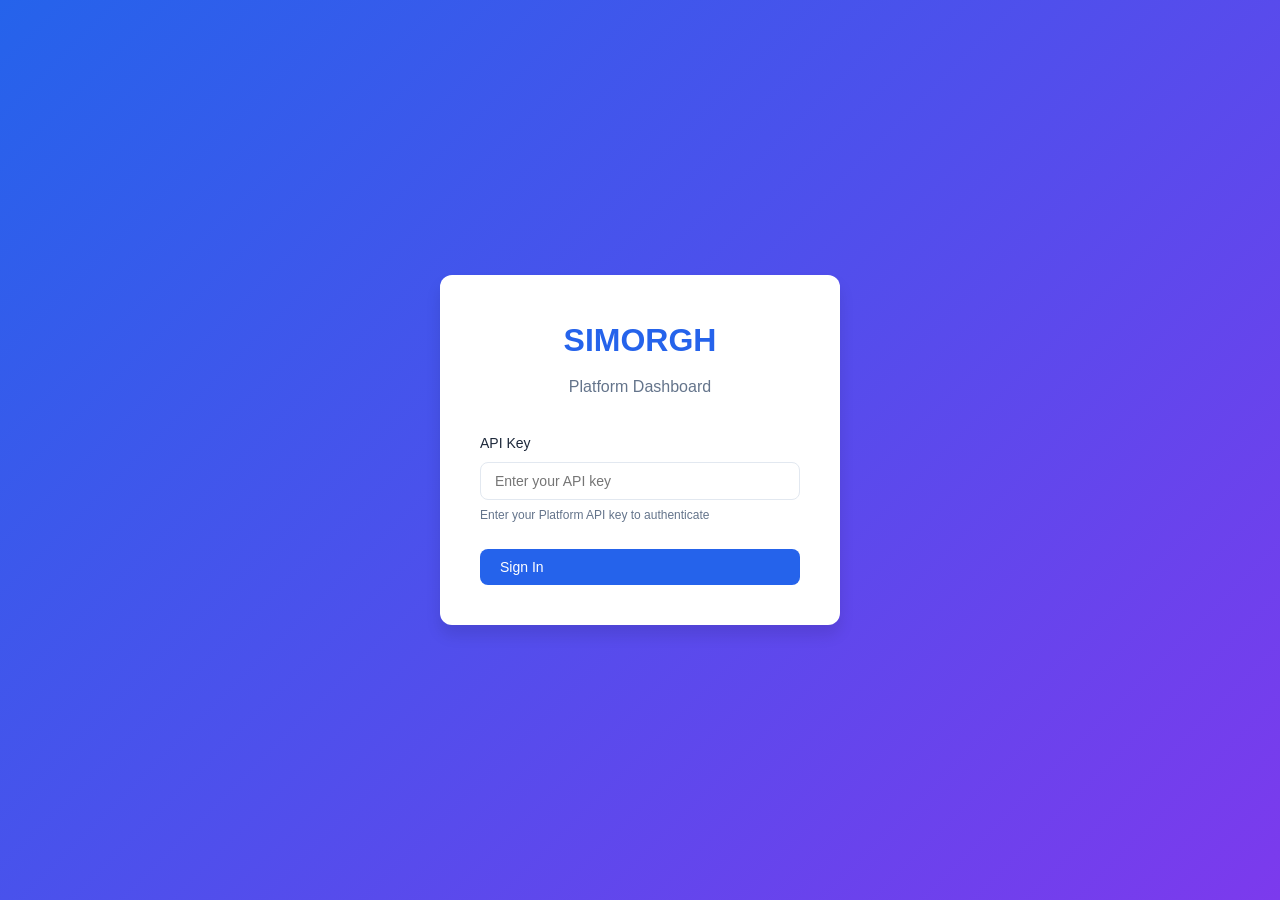
==== frontend/applications.html @ cf142aa9 "Title: Implement SIMORGH Platform frontend dashboard with core infrastructure UI Key features implem" ====
<!DOCTYPE html>
<html lang="en">
<head>
  <meta charset="UTF-8">
  <meta name="viewport" content="width=device-width, initial-scale=1.0">
  <title>Applications - SIMORGH Platform</title>
  <link rel="stylesheet" href="css/styles.css">
</head>
<body>
  <div class="app-container">
    <!-- Sidebar -->
    <aside class="sidebar">
      <a href="dashboard.html" class="nav-logo">SIMORGH</a>
      <ul class="nav-menu">
        <li class="nav-item"><a href="dashboard.html" class="nav-link">Dashboard</a></li>
        <li class="nav-item"><a href="applications.html" class="nav-link active">Applications</a></li>
        <li class="nav-item"><a href="credentials.html" class="nav-link">API Keys</a></li>
        <li class="nav-item"><a href="usage.html" class="nav-link">Usage</a></li>
        <li class="nav-item"><a href="billing.html" class="nav-link">Credits</a></li>
        <li class="nav-item"><a href="knowledge.html" class="nav-link">Knowledge</a></li>
        <li class="nav-item"><a href="logs.html" class="nav-link">Logs</a></li>
      </ul>
    </aside>

    <!-- Main Content -->
    <main class="main-content">
      <header class="header">
        <h1>Applications</h1>
        <div class="user-info">
          <button id="logout-btn" class="btn btn-secondary">Logout</button>
        </div>
      </header>

      <div class="card">
        <div class="card-header">
          <h3 class="card-title">Available Applications</h3>
        </div>
        <div class="card-body">
          <p class="mb-0">Install applications to enable them for your workspace.</p>
        </div>
      </div>

      <div id="applications-list">
        <div class="card"><p>Loading applications...</p></div>
      </div>
    </main>
  </div>

  <script src="js/api.js"></script>
  <script src="js/app.js"></script>
</body>
</html>
---- frontend/css/styles.css ----
/* SIMORGH PLATFORM - SaaS Dashboard Styles */

:root {
  --primary-color: #2563eb;
  --primary-hover: #1d4ed8;
  --secondary-color: #64748b;
  --success-color: #10b981;
  --warning-color: #f59e0b;
  --danger-color: #ef4444;
  --background: #f8fafc;
  --surface: #ffffff;
  --text-primary: #1e293b;
  --text-secondary: #64748b;
  --border-color: #e2e8f0;
  --shadow: 0 1px 3px rgba(0,0,0,0.1);
  --shadow-lg: 0 10px 15px rgba(0,0,0,0.1);
  --radius: 8px;
  --radius-lg: 12px;
}

* {
  margin: 0;
  padding: 0;
  box-sizing: border-box;
}

body {
  font-family: -apple-system, BlinkMacSystemFont, 'Segoe UI', Roboto, Oxygen, Ubuntu, sans-serif;
  background: var(--background);
  color: var(--text-primary);
  line-height: 1.6;
}

/* Layout */
.app-container {
  display: flex;
  min-height: 100vh;
}

.sidebar {
  width: 260px;
  background: var(--surface);
  border-right: 1px solid var(--border-color);
  padding: 1.5rem;
  position: fixed;
  height: 100vh;
  overflow-y: auto;
}

.main-content {
  flex: 1;
  margin-left: 260px;
  padding: 2rem;
  max-width: 1400px;
}

/* Header */
.header {
  display: flex;
  justify-content: space-between;
  align-items: center;
  margin-bottom: 2rem;
}

.header h1 {
  font-size: 1.875rem;
  font-weight: 700;
  color: var(--text-primary);
}

.user-info {
  display: flex;
  align-items: center;
  gap: 1rem;
}

/* Navigation */
.nav-logo {
  font-size: 1.5rem;
  font-weight: 700;
  color: var(--primary-color);
  margin-bottom: 2rem;
  display: block;
  text-decoration: none;
}

.nav-menu {
  list-style: none;
}

.nav-item {
  margin-bottom: 0.5rem;
}

.nav-link {
  display: flex;
  align-items: center;
  gap: 0.75rem;
  padding: 0.75rem 1rem;
  color: var(--text-secondary);
  text-decoration: none;
  border-radius: var(--radius);
  transition: all 0.2s;
}

.nav-link:hover,
.nav-link.active {
  background: var(--primary-color);
  color: white;
}

.nav-icon {
  width: 20px;
  height: 20px;
}

/* Cards */
.card {
  background: var(--surface);
  border-radius: var(--radius-lg);
  padding: 1.5rem;
  box-shadow: var(--shadow);
  margin-bottom: 1.5rem;
}

.card-header {
  display: flex;
  justify-content: space-between;
  align-items: center;
  margin-bottom: 1rem;
}

.card-title {
  font-size: 1.125rem;
  font-weight: 600;
  color: var(--text-primary);
}

.card-body {
  color: var(--text-secondary);
}

/* Stats Grid */
.stats-grid {
  display: grid;
  grid-template-columns: repeat(auto-fit, minmax(240px, 1fr));
  gap: 1.5rem;
  margin-bottom: 2rem;
}

.stat-card {
  background: var(--surface);
  padding: 1.5rem;
  border-radius: var(--radius-lg);
  box-shadow: var(--shadow);
}

.stat-label {
  font-size: 0.875rem;
  color: var(--text-secondary);
  margin-bottom: 0.5rem;
}

.stat-value {
  font-size: 1.875rem;
  font-weight: 700;
  color: var(--text-primary);
}

.stat-change {
  font-size: 0.875rem;
  margin-top: 0.5rem;
}

.stat-change.positive {
  color: var(--success-color);
}

.stat-change.negative {
  color: var(--danger-color);
}

/* Tables */
.table-container {
  overflow-x: auto;
}

.data-table {
  width: 100%;
  border-collapse: collapse;
}

.data-table th,
.data-table td {
  padding: 0.75rem 1rem;
  text-align: left;
  border-bottom: 1px solid var(--border-color);
}

.data-table th {
  font-weight: 600;
  color: var(--text-secondary);
  font-size: 0.875rem;
  text-transform: uppercase;
  letter-spacing: 0.05em;
}

.data-table tr:hover {
  background: var(--background);
}

/* Buttons */
.btn {
  display: inline-flex;
  align-items: center;
  gap: 0.5rem;
  padding: 0.625rem 1.25rem;
  font-size: 0.875rem;
  font-weight: 500;
  border-radius: var(--radius);
  border: none;
  cursor: pointer;
  transition: all 0.2s;
  text-decoration: none;
}

.btn-primary {
  background: var(--primary-color);
  color: white;
}

.btn-primary:hover {
  background: var(--primary-hover);
}

.btn-secondary {
  background: var(--background);
  color: var(--text-primary);
  border: 1px solid var(--border-color);
}

.btn-secondary:hover {
  background: var(--border-color);
}

.btn-danger {
  background: var(--danger-color);
  color: white;
}

.btn-danger:hover {
  background: #dc2626;
}

.btn-sm {
  padding: 0.375rem 0.75rem;
  font-size: 0.75rem;
}

/* Forms */
.form-group {
  margin-bottom: 1.5rem;
}

.form-label {
  display: block;
  font-size: 0.875rem;
  font-weight: 500;
  color: var(--text-primary);
  margin-bottom: 0.5rem;
}

.form-input,
.form-select,
.form-textarea {
  width: 100%;
  padding: 0.625rem 0.875rem;
  font-size: 0.875rem;
  border: 1px solid var(--border-color);
  border-radius: var(--radius);
  background: var(--surface);
  color: var(--text-primary);
  transition: border-color 0.2s;
}

.form-input:focus,
.form-select:focus,
.form-textarea:focus {
  outline: none;
  border-color: var(--primary-color);
  box-shadow: 0 0 0 3px rgba(37, 99, 235, 0.1);
}

.form-textarea {
  min-height: 100px;
  resize: vertical;
}

.form-help {
  font-size: 0.75rem;
  color: var(--text-secondary);
  margin-top: 0.375rem;
}

/* Badges */
.badge {
  display: inline-flex;
  align-items: center;
  padding: 0.25rem 0.625rem;
  font-size: 0.75rem;
  font-weight: 500;
  border-radius: 9999px;
}

.badge-success {
  background: rgba(16, 185, 129, 0.1);
  color: var(--success-color);
}

.badge-warning {
  background: rgba(245, 158, 11, 0.1);
  color: var(--warning-color);
}

.badge-danger {
  background: rgba(239, 68, 68, 0.1);
  color: var(--danger-color);
}

.badge-info {
  background: rgba(37, 99, 235, 0.1);
  color: var(--primary-color);
}

/* Modal */
.modal-overlay {
  position: fixed;
  top: 0;
  left: 0;
  right: 0;
  bottom: 0;
  background: rgba(0, 0, 0, 0.5);
  display: flex;
  align-items: center;
  justify-content: center;
  z-index: 1000;
  opacity: 0;
  visibility: hidden;
  transition: all 0.3s;
}

.modal-overlay.active {
  opacity: 1;
  visibility: visible;
}

.modal {
  background: var(--surface);
  border-radius: var(--radius-lg);
  padding: 2rem;
  width: 100%;
  max-width: 500px;
  max-height: 90vh;
  overflow-y: auto;
  transform: translateY(-20px);
  transition: transform 0.3s;
}

.modal-overlay.active .modal {
  transform: translateY(0);
}

.modal-header {
  display: flex;
  justify-content: space-between;
  align-items: center;
  margin-bottom: 1.5rem;
}

.modal-title {
  font-size: 1.25rem;
  font-weight: 600;
}

.modal-close {
  background: none;
  border: none;
  font-size: 1.5rem;
  cursor: pointer;
  color: var(--text-secondary);
}

/* Login Page */
.login-page {
  min-height: 100vh;
  display: flex;
  align-items: center;
  justify-content: center;
  background: linear-gradient(135deg, var(--primary-color), #7c3aed);
}

.login-card {
  background: var(--surface);
  padding: 2.5rem;
  border-radius: var(--radius-lg);
  box-shadow: var(--shadow-lg);
  width: 100%;
  max-width: 400px;
}

.login-logo {
  font-size: 2rem;
  font-weight: 700;
  color: var(--primary-color);
  text-align: center;
  margin-bottom: 0.5rem;
}

.login-subtitle {
  text-align: center;
  color: var(--text-secondary);
  margin-bottom: 2rem;
}

/* Charts Placeholder */
.chart-container {
  height: 300px;
  display: flex;
  align-items: center;
  justify-content: center;
  background: var(--background);
  border-radius: var(--radius);
  color: var(--text-secondary);
}

/* Utility Classes */
.text-right {
  text-align: right;
}

.mb-0 {
  margin-bottom: 0;
}

.mt-4 {
  margin-top: 1rem;
}

.flex {
  display: flex;
}

.gap-2 {
  gap: 0.5rem;
}

.gap-4 {
  gap: 1rem;
}

.items-center {
  align-items: center;
}

.justify-between {
  justify-content: space-between;
}

.hidden {
  display: none !important;
}

/* Responsive */
@media (max-width: 768px) {
  .sidebar {
    width: 100%;
    height: auto;
    position: relative;
    border-right: none;
    border-bottom: 1px solid var(--border-color);
  }

  .main-content {
    margin-left: 0;
    padding: 1rem;
  }

  .stats-grid {
    grid-template-columns: 1fr;
  }

  .app-container {
    flex-direction: column;
  }
}
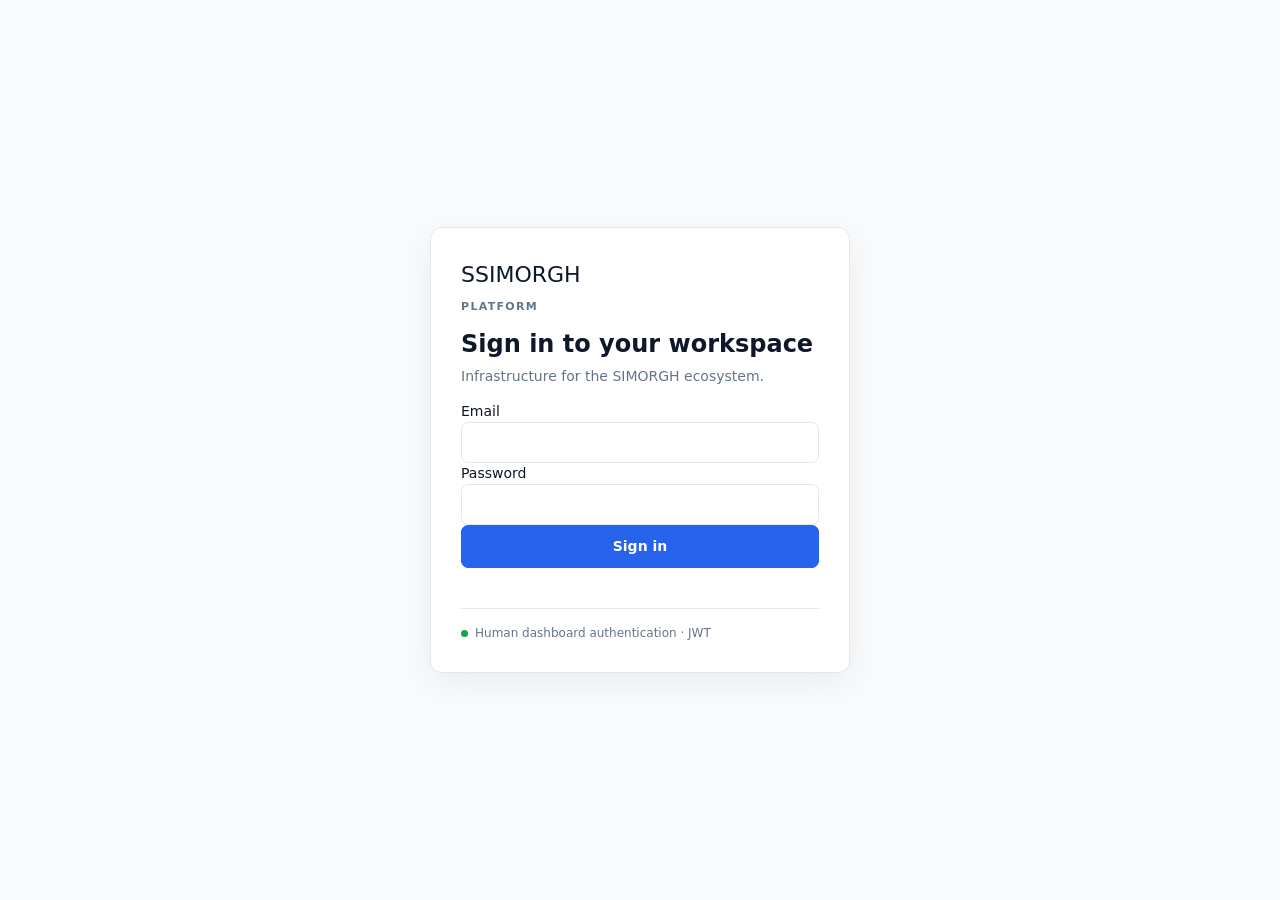
==== commit 4a2f5133: "refactor frontend into backend-aligned platform dashboard" ====
--- a/frontend/applications.html
+++ b/frontend/applications.html
@@ -1,52 +1 @@
-<!DOCTYPE html>
-<html lang="en">
-<head>
-  <meta charset="UTF-8">
-  <meta name="viewport" content="width=device-width, initial-scale=1.0">
-  <title>Applications - SIMORGH Platform</title>
-  <link rel="stylesheet" href="css/styles.css">
-</head>
-<body>
-  <div class="app-container">
-    <!-- Sidebar -->
-    <aside class="sidebar">
-      <a href="dashboard.html" class="nav-logo">SIMORGH</a>
-      <ul class="nav-menu">
-        <li class="nav-item"><a href="dashboard.html" class="nav-link">Dashboard</a></li>
-        <li class="nav-item"><a href="applications.html" class="nav-link active">Applications</a></li>
-        <li class="nav-item"><a href="credentials.html" class="nav-link">API Keys</a></li>
-        <li class="nav-item"><a href="usage.html" class="nav-link">Usage</a></li>
-        <li class="nav-item"><a href="billing.html" class="nav-link">Credits</a></li>
-        <li class="nav-item"><a href="knowledge.html" class="nav-link">Knowledge</a></li>
-        <li class="nav-item"><a href="logs.html" class="nav-link">Logs</a></li>
-      </ul>
-    </aside>
-
-    <!-- Main Content -->
-    <main class="main-content">
-      <header class="header">
-        <h1>Applications</h1>
-        <div class="user-info">
-          <button id="logout-btn" class="btn btn-secondary">Logout</button>
-        </div>
-      </header>
-
-      <div class="card">
-        <div class="card-header">
-          <h3 class="card-title">Available Applications</h3>
-        </div>
-        <div class="card-body">
-          <p class="mb-0">Install applications to enable them for your workspace.</p>
-        </div>
-      </div>
-
-      <div id="applications-list">
-        <div class="card"><p>Loading applications...</p></div>
-      </div>
-    </main>
-  </div>
-
-  <script src="js/api.js"></script>
-  <script src="js/app.js"></script>
-</body>
-</html>
+<!doctype html><html lang="en"><head><meta charset="utf-8"><meta name="viewport" content="width=device-width,initial-scale=1"><title>Applications · SIMORGH Platform</title><link rel="stylesheet" href="css/variables.css"><link rel="stylesheet" href="css/base.css"><link rel="stylesheet" href="css/layout.css"><link rel="stylesheet" href="css/components.css"><link rel="stylesheet" href="css/pages.css"></head><body data-page="applications"><div id="app-shell"></div><main class="main"><header class="page-header"><div><p class="eyebrow">PLATFORM</p><h1>Applications</h1><p class="muted">Application registry and tenant installations.</p></div><div id="header-actions"></div></header><section class="notice warning"><strong>Backend integration pending.</strong> Application and installation models exist, but no application CRUD/list routes are exposed by the current API.</section><section class="panel"><div class="panel-head"><div><h2>Applications</h2><p class="muted">UI-ready · API missing</p></div><span class="badge badge-warning">BACKEND_MISSING</span></div><div class="empty-state"><h3>No live application data</h3><p class="muted">This page intentionally does not use mock production records.</p></div></section></main><script type="module" src="js/app.js"></script></body></html>
--- a/frontend/css/variables.css
+++ b/frontend/css/variables.css
@@ -0,0 +1 @@
+:root{--bg:#F8FAFC;--surface:#FFFFFF;--surface-2:#F1F5F9;--primary:#2563EB;--primary-hover:#1D4ED8;--text:#0F172A;--text-secondary:#64748B;--border:#E2E8F0;--success:#16A34A;--warning:#D97706;--danger:#DC2626;--radius:10px;--sidebar:248px}html[data-theme="dark"]{--bg:#0B1120;--surface:#111827;--surface-2:#172033;--primary:#3B82F6;--primary-hover:#60A5FA;--text:#F8FAFC;--text-secondary:#94A3B8;--border:#1E293B}
--- a/frontend/css/base.css
+++ b/frontend/css/base.css
@@ -0,0 +1 @@
+*{box-sizing:border-box}html,body{margin:0;min-height:100%;font-family:Inter,ui-sans-serif,system-ui,-apple-system,"Segoe UI",sans-serif;background:var(--bg);color:var(--text)}body{font-size:14px;line-height:1.5}button,input{font:inherit}button{cursor:pointer}a{color:inherit;text-decoration:none}code{font-family:ui-monospace,SFMono-Regular,Menlo,monospace}.muted{color:var(--text-secondary)}.eyebrow{font-size:11px;letter-spacing:.12em;color:var(--text-secondary);font-weight:700;margin:0 0 6px}.hidden{display:none!important}h1,h2,h3,p{margin-top:0}
--- a/frontend/css/layout.css
+++ b/frontend/css/layout.css
@@ -0,0 +1 @@
+.app-shell{display:flex;min-height:100vh}.sidebar{position:fixed;inset:0 auto 0 0;width:var(--sidebar);background:var(--surface);border-right:1px solid var(--border);display:flex;flex-direction:column;padding:18px 14px;z-index:20}.brand{display:flex;align-items:center;gap:9px;font-weight:750}.brand-mark{width:30px;height:30px;border:1px solid var(--border);display:grid;place-items:center;border-radius:8px;color:var(--primary);font-weight:800}.nav{display:grid;gap:3px;margin-top:28px}.nav a{display:flex;gap:10px;padding:9px 10px;border-radius:7px;color:var(--text-secondary)}.nav a:hover,.nav a.active{background:var(--surface-2);color:var(--text)}.nav-icon{width:18px;text-align:center}.sidebar-bottom{margin-top:auto;border-top:1px solid var(--border);padding-top:14px}.workspace{padding:10px;border:1px solid var(--border);border-radius:8px;margin-bottom:10px}.workspace strong,.workspace small{display:block}.workspace small{color:var(--text-secondary)}.sidebar-actions{display:flex;gap:6px}.main{margin-left:var(--sidebar);width:calc(100% - var(--sidebar));padding:30px 34px 50px}.page-header{display:flex;justify-content:space-between;gap:20px;align-items:flex-start;margin-bottom:26px}.page-header h1{font-size:27px;letter-spacing:-.035em;margin-bottom:3px}.mobile-menu{display:none}@media(max-width:800px){.sidebar{transform:translateX(-100%);transition:transform .18s}.sidebar.open{transform:none}.main{margin-left:0;width:100%;padding:20px 16px}.mobile-menu{display:inline-flex!important}.page-header{align-items:center}}
--- a/frontend/css/components.css
+++ b/frontend/css/components.css
@@ -0,0 +1 @@
+.btn{border:1px solid var(--border);background:var(--surface);color:var(--text);border-radius:7px;padding:8px 12px;font-weight:600}.btn:hover{background:var(--surface-2)}.btn-primary{background:var(--primary);border-color:var(--primary);color:#fff}.btn-primary:hover{background:var(--primary-hover)}.btn-block{width:100%;padding:10px}.metric-grid{display:grid;grid-template-columns:repeat(4,minmax(0,1fr));gap:12px;margin-bottom:18px}.metric{background:var(--surface);border:1px solid var(--border);border-radius:var(--radius);padding:18px}.metric .label,.label{display:block;color:var(--text-secondary);font-size:12px;margin-bottom:7px}.metric strong{font-size:25px;display:block}.panel{background:var(--surface);border:1px solid var(--border);border-radius:var(--radius);padding:18px;margin-bottom:18px}.panel-head{display:flex;justify-content:space-between;gap:14px;align-items:flex-start;margin-bottom:16px}.panel h2{font-size:15px;margin-bottom:3px}.badge{display:inline-flex;border:1px solid var(--border);border-radius:999px;padding:3px 8px;font-size:10px;font-weight:750;color:var(--text-secondary)}.badge-warning{color:var(--warning)}.grid-2{display:grid;grid-template-columns:1fr 1fr;gap:18px}.notice{border:1px solid var(--border);background:var(--surface);padding:12px 14px;border-radius:8px;margin-bottom:18px}.notice.warning{border-color:#f2c46d}.notice.info{border-color:#93b8ff}.state,.chart-empty,.empty-state{text-align:center;padding:38px;color:var(--text-secondary);border:1px dashed var(--border);border-radius:8px;background:var(--surface)}.chart-empty{height:220px;display:grid;place-items:center}.table-wrap{overflow-x:auto}.table{width:100%;border-collapse:collapse}.table th,.table td{text-align:left;padding:11px 10px;border-bottom:1px solid var(--border);white-space:nowrap}.table th{font-size:11px;color:var(--text-secondary)}.inline-form{display:flex;gap:8px}.inline-form input{flex:1}input{width:100%;border:1px solid var(--border);background:var(--surface);color:var(--text);border-radius:7px;padding:9px 10px;outline:none}input:focus{border-color:var(--primary)}.form-error{min-height:20px;color:var(--danger)}.result pre{white-space:pre-wrap;word-break:break-word;background:var(--surface-2);padding:12px;border-radius:7px}.credential-model{display:grid;grid-template-columns:repeat(3,1fr);gap:12px}.credential-model>div{border:1px solid var(--border);padding:12px;border-radius:8px}.login-page{display:grid;place-items:center;min-height:100vh;background:var(--bg)}.login-shell{width:min(420px,calc(100% - 32px))}.login-card{background:var(--surface);border:1px solid var(--border);border-radius:12px;padding:30px;box-shadow:0 10px 35px rgba(15,23,42,.06)}.brand-lg{font-size:22px;justify-content:center;margin-bottom:8px}.login-card h1{font-size:24px;margin:10px 0 4px}.login-note{border-top:1px solid var(--border);margin-top:20px;padding-top:15px;color:var(--text-secondary);font-size:12px}.status-dot{display:inline-block;width:7px;height:7px;background:var(--success);border-radius:50%;margin-right:7px}@media(max-width:900px){.metric-grid{grid-template-columns:repeat(2,1fr)}.grid-2{grid-template-columns:1fr}.credential-model{grid-template-columns:1fr}}@media(max-width:520px){.metric-grid{grid-template-columns:1fr}.inline-form{flex-direction:column}}
--- a/frontend/css/pages.css
+++ b/frontend/css/pages.css
@@ -0,0 +1 @@
+.cap-list{display:grid;gap:8px}.cap{display:flex;justify-content:space-between;padding:10px 0;border-bottom:1px solid var(--border)}.cap:last-child{border-bottom:0}
